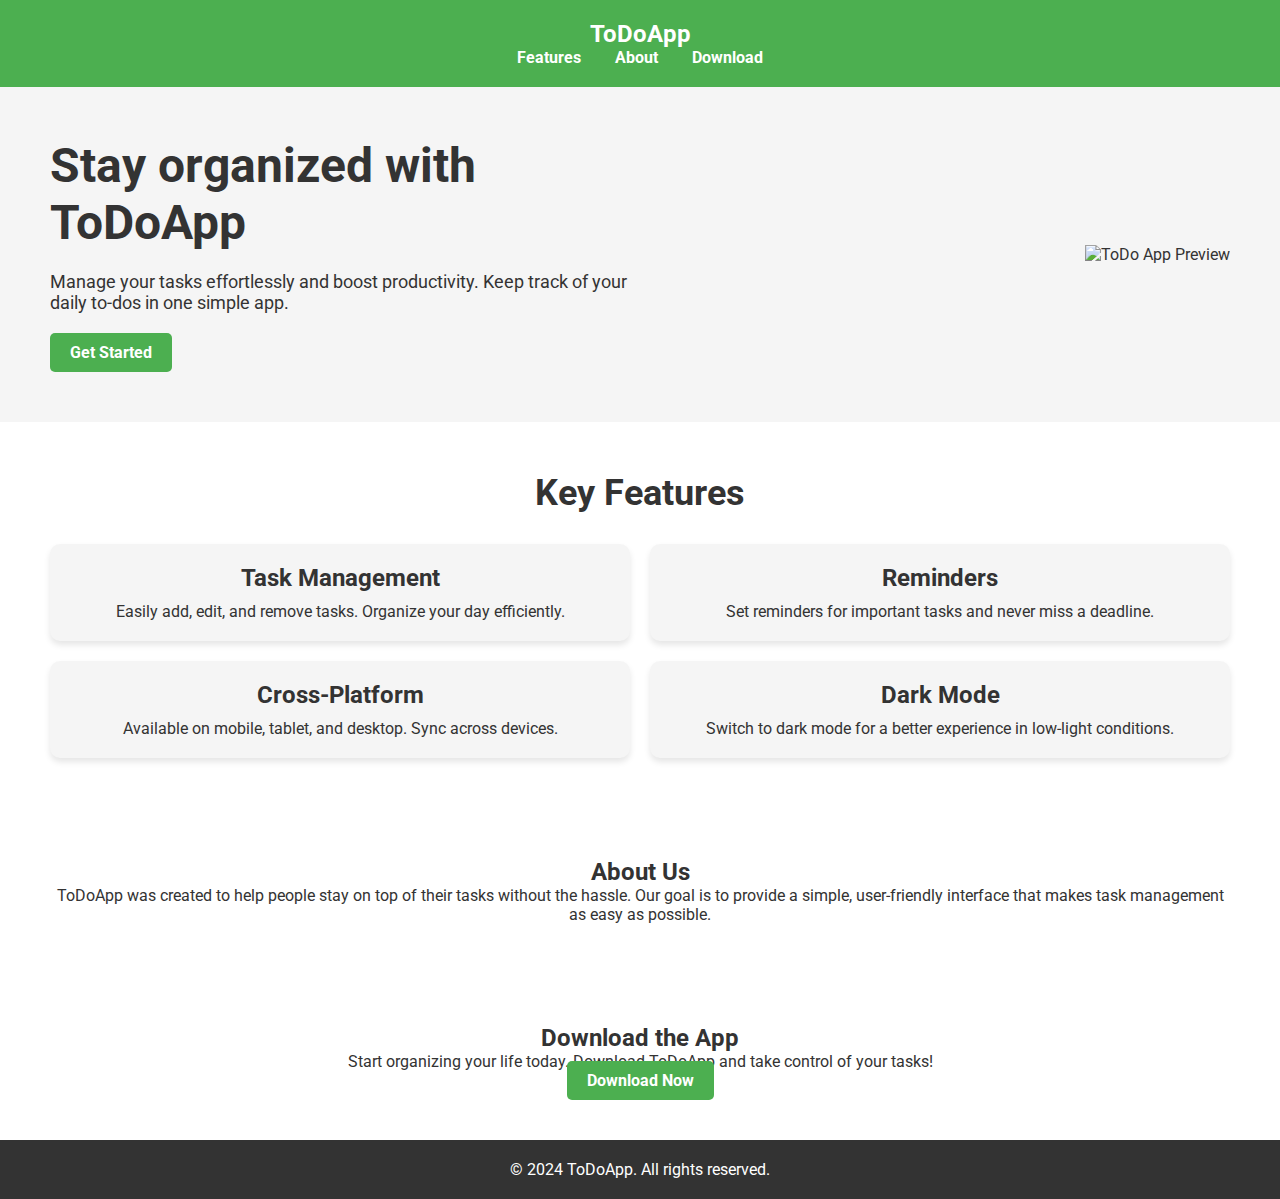
==== landing.html @ 4531c675 "comment" ====
<!DOCTYPE html>
<html lang="en">
<head>
    <meta charset="UTF-8">
    <meta name="viewport" content="width=device-width, initial-scale=1.0">
    <title>ToDo List App</title>
    <link rel="stylesheet" href="landing.css">
    <link href="https://fonts.googleapis.com/css2?family=Roboto:wght@400;700&display=swap" rel="stylesheet">
</head>
<body>
    <header>
        <nav>
            <div class="logo">ToDoApp</div>
            <ul>
                <li><a href="#features">Features</a></li>
                <li><a href="#about">About</a></li>
                <li><a href="#download">Download</a></li>
            </ul>
        </nav>
    </header>

    <section class="hero">
        <div class="hero-content">
            <h1>Stay organized with ToDoApp</h1>
            <p>Manage your tasks effortlessly and boost productivity. Keep track of your daily to-dos in one simple app.</p>
            <a href="#download" class="cta-button">Get Started</a>
        </div>
        <div class="hero-image">
            <img src="todo-app-preview.png" alt="ToDo App Preview">
        </div>
    </section>

    <section id="features" class="features">
        <h2>Key Features</h2>
        <div class="features-grid">
            <div class="feature-item">
                <h3>Task Management</h3>
                <p>Easily add, edit, and remove tasks. Organize your day efficiently.</p>
            </div>
            <div class="feature-item">
                <h3>Reminders</h3>
                <p>Set reminders for important tasks and never miss a deadline.</p>
            </div>
            <div class="feature-item">
                <h3>Cross-Platform</h3>
                <p>Available on mobile, tablet, and desktop. Sync across devices.</p>
            </div>
            <div class="feature-item">
                <h3>Dark Mode</h3>
                <p>Switch to dark mode for a better experience in low-light conditions.</p>
            </div>
        </div>
    </section>

    <section id="about" class="about">
        <h2>About Us</h2>
        <p>ToDoApp was created to help people stay on top of their tasks without the hassle. Our goal is to provide a simple, user-friendly interface that makes task management as easy as possible.</p>
    </section>

    <section id="download" class="download">
        <h2>Download the App</h2>
        <p>Start organizing your life today. Download ToDoApp and take control of your tasks!</p>
        <a href="#" class="download-button">Download Now</a>
    </section>

    <footer>
        <p>&copy; 2024 ToDoApp. All rights reserved.</p>
    </footer>
</body>
</html>
---- landing.css ----
* {
    margin: 0;
    padding: 0;
    box-sizing: border-box;
}

body {
    font-family: 'Roboto', sans-serif;
    color: #333;
}

header {
    background-color: #4CAF50;
    padding: 20px;
    text-align: center;
}

nav ul {
    list-style: none;
}

nav ul li {
    display: inline;
    margin: 0 15px;
}

nav ul li a {
    color: white;
    text-decoration: none;
    font-weight: bold;
}

.logo {
    color: white;
    font-size: 24px;
    font-weight: bold;
}

.hero {
    display: flex;
    align-items: center;
    justify-content: space-between;
    padding: 50px;
    background-color: #f5f5f5;
}

.hero-content {
    max-width: 50%;
}

.hero h1 {
    font-size: 48px;
    margin-bottom: 20px;
}

.hero p {
    font-size: 18px;
    margin-bottom: 20px;
}

.cta-button {
    display: inline-block;
    background-color: #4CAF50;
    color: white;
    padding: 10px 20px;
    text-decoration: none;
    border-radius: 5px;
    font-weight: bold;
}

.hero-image img {
    max-width: 100%;
    height: auto;
}

.features {
    padding: 50px;
    text-align: center;
}

.features h2 {
    margin-bottom: 30px;
    font-size: 36px;
}

.features-grid {
    display: grid;
    grid-template-columns: repeat(2, 1fr);
    gap: 20px;
}

.feature-item {
    background-color: #f5f5f5;
    padding: 20px;
    border-radius: 10px;
    box-shadow: 0px 4px 6px rgba(0, 0, 0, 0.1);
}

.feature-item h3 {
    font-size: 24px;
    margin-bottom: 10px;
}

.about, .download {
    padding: 50px;
    text-align: center;
}

.download-button {
    background-color: #4CAF50;
    color: white;
    padding: 10px 20px;
    text-decoration: none;
    border-radius: 5px;
    font-weight: bold;
}

footer {
    background-color: #333;
    color: white;
    text-align: center;
    padding: 20px;
}
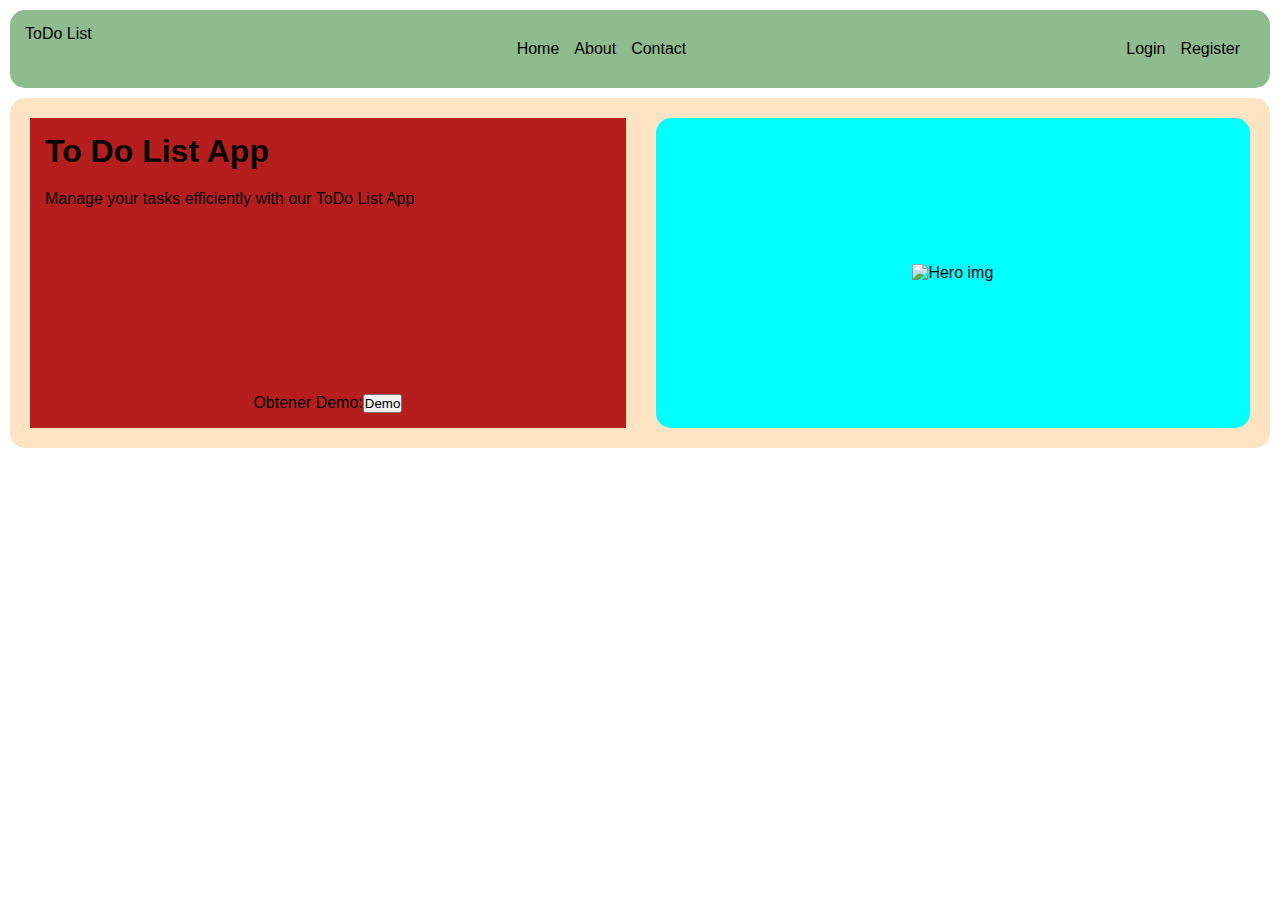
==== commit 1b6683ac: "Advances" ====
--- a/landing.html
+++ b/landing.html
@@ -10,61 +10,43 @@
 <body>
     <header>
         <nav>
-            <div class="logo">ToDoApp</div>
-            <ul>
-                <li><a href="#features">Features</a></li>
-                <li><a href="#about">About</a></li>
-                <li><a href="#download">Download</a></li>
-            </ul>
+            <div class="logo">ToDo List</div>
+            <div class="nav-center">
+                <ul>
+                    <li><a href="#">Home</a></li>
+                    <li><a href="#">About</a></li>
+                    <li><a href="#">Contact</a></li>
+                </ul>
+            </div>
+            <div class="nav-right">
+                <ul>
+                    <li><a href="#">Login</a></li>
+                    <li><a href="#">Register</a></li>
+                </ul>
+            </div>
         </nav>
     </header>
 
-    <section class="hero">
-        <div class="hero-content">
-            <h1>Stay organized with ToDoApp</h1>
-            <p>Manage your tasks effortlessly and boost productivity. Keep track of your daily to-dos in one simple app.</p>
-            <a href="#download" class="cta-button">Get Started</a>
-        </div>
-        <div class="hero-image">
-            <img src="todo-app-preview.png" alt="ToDo App Preview">
-        </div>
-    </section>
-
-    <section id="features" class="features">
-        <h2>Key Features</h2>
-        <div class="features-grid">
-            <div class="feature-item">
-                <h3>Task Management</h3>
-                <p>Easily add, edit, and remove tasks. Organize your day efficiently.</p>
+    <main>
+        <div class="hero">
+            <div class="hero-left-section">
+                <div class="hero-title">
+                    <h1>To Do List App</h1>
+                </div>
+                <div class="hero-desc">
+                    <p>Manage your tasks efficiently with our ToDo List App</p>
+                </div>
+                <div class="hero-demo">
+                    <p>Obtener Demo: </p>
+                    <button>Demo</button>
+                </div>
             </div>
-            <div class="feature-item">
-                <h3>Reminders</h3>
-                <p>Set reminders for important tasks and never miss a deadline.</p>
-            </div>
-            <div class="feature-item">
-                <h3>Cross-Platform</h3>
-                <p>Available on mobile, tablet, and desktop. Sync across devices.</p>
-            </div>
-            <div class="feature-item">
-                <h3>Dark Mode</h3>
-                <p>Switch to dark mode for a better experience in low-light conditions.</p>
+            <div class="hero-right-section">
+                <div class="hero-image">
+                    <img src="https://placehold.co/300x300" alt="Hero img">
+                </div>
             </div>
         </div>
-    </section>
-
-    <section id="about" class="about">
-        <h2>About Us</h2>
-        <p>ToDoApp was created to help people stay on top of their tasks without the hassle. Our goal is to provide a simple, user-friendly interface that makes task management as easy as possible.</p>
-    </section>
-
-    <section id="download" class="download">
-        <h2>Download the App</h2>
-        <p>Start organizing your life today. Download ToDoApp and take control of your tasks!</p>
-        <a href="#" class="download-button">Download Now</a>
-    </section>
-
-    <footer>
-        <p>&copy; 2024 ToDoApp. All rights reserved.</p>
-    </footer>
+    </main>
 </body>
 </html>
--- a/landing.css
+++ b/landing.css
@@ -2,122 +2,73 @@
     margin: 0;
     padding: 0;
     box-sizing: border-box;
-}
-
-body {
-    font-family: 'Roboto', sans-serif;
-    color: #333;
+    font-family: Arial, Helvetica, sans-serif;
 }
 
 header {
-    background-color: #4CAF50;
-    padding: 20px;
-    text-align: center;
+    background-color: darkseagreen;
+    padding: 15px;
+    margin: 10px;
+    border-radius: 15px;
+}
+
+nav {
+    display: flex;
+    justify-content: space-between;
 }
 
 nav ul {
-    list-style: none;
+    list-style-type: none;
+    display: flex;
+    gap: 15px;
+    padding: 15px;
 }
 
-nav ul li {
-    display: inline;
-    margin: 0 15px;
-}
 
-nav ul li a {
-    color: white;
+nav ul a{
     text-decoration: none;
-    font-weight: bold;
-}
-
-.logo {
-    color: white;
-    font-size: 24px;
-    font-weight: bold;
+    color: black;
 }
 
 .hero {
+    margin: 10px;
+    padding: 5px;
     display: flex;
-    align-items: center;
+    background-color: bisque;
+    border-radius: 15px;
     justify-content: space-between;
-    padding: 50px;
-    background-color: #f5f5f5;
+    height: 350px;
 }
 
-.hero-content {
-    max-width: 50%;
+.hero-left-section {
+    width: 50%;
+    height: calc(100% - 30px);
+    display: flex;
+    flex-direction: column;
+    gap: 20px;
+    margin: 15px;
+    padding: 15px;
+    background-color: rgb(182, 30, 30);
 }
 
-.hero h1 {
-    font-size: 48px;
-    margin-bottom: 20px;
+.hero-demo {
+    display: flex;
+    justify-content: center;
+    margin-top: auto;
 }
 
-.hero p {
-    font-size: 18px;
-    margin-bottom: 20px;
+.hero-right-section {
+    display: flex;
+    margin: 15px;
+    background-color: aqua;
+    width: 50%;
+    border-radius: 15px;
+    justify-content: center;
+    align-items: center;
 }
 
-.cta-button {
-    display: inline-block;
-    background-color: #4CAF50;
-    color: white;
-    padding: 10px 20px;
-    text-decoration: none;
-    border-radius: 5px;
-    font-weight: bold;
-}
-
-.hero-image img {
+.hero-right-section img {
+    width: auto;
     max-width: 100%;
     height: auto;
-}
-
-.features {
-    padding: 50px;
-    text-align: center;
-}
-
-.features h2 {
-    margin-bottom: 30px;
-    font-size: 36px;
-}
-
-.features-grid {
-    display: grid;
-    grid-template-columns: repeat(2, 1fr);
-    gap: 20px;
-}
-
-.feature-item {
-    background-color: #f5f5f5;
-    padding: 20px;
-    border-radius: 10px;
-    box-shadow: 0px 4px 6px rgba(0, 0, 0, 0.1);
-}
-
-.feature-item h3 {
-    font-size: 24px;
-    margin-bottom: 10px;
-}
-
-.about, .download {
-    padding: 50px;
-    text-align: center;
-}
-
-.download-button {
-    background-color: #4CAF50;
-    color: white;
-    padding: 10px 20px;
-    text-decoration: none;
-    border-radius: 5px;
-    font-weight: bold;
-}
-
-footer {
-    background-color: #333;
-    color: white;
-    text-align: center;
-    padding: 20px;
-}
+}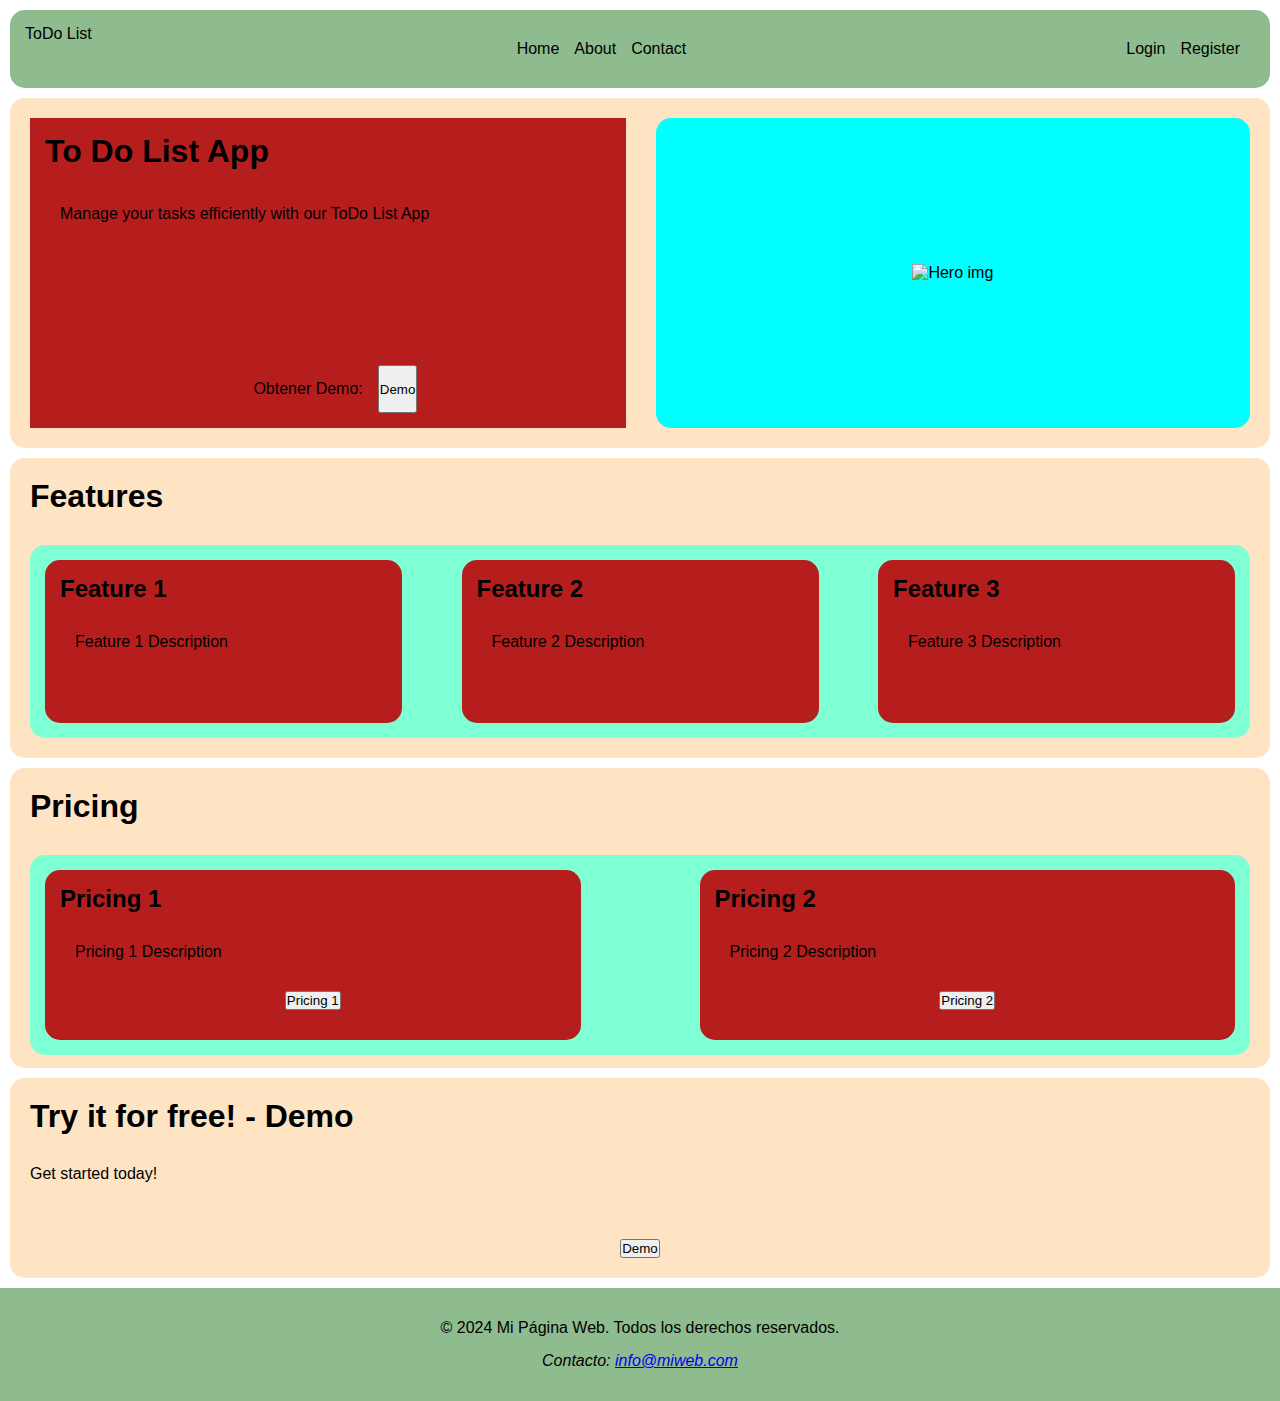
==== commit 1fed68e4: "LandingP" ====
--- a/landing.html
+++ b/landing.html
@@ -1,5 +1,6 @@
 <!DOCTYPE html>
 <html lang="en">
+
 <head>
     <meta charset="UTF-8">
     <meta name="viewport" content="width=device-width, initial-scale=1.0">
@@ -7,6 +8,7 @@
     <link rel="stylesheet" href="landing.css">
     <link href="https://fonts.googleapis.com/css2?family=Roboto:wght@400;700&display=swap" rel="stylesheet">
 </head>
+
 <body>
     <header>
         <nav>
@@ -47,6 +49,56 @@
                 </div>
             </div>
         </div>
+        <div class="div-contenedor">
+            <h1>Features</h1>
+            <div class="div-features">
+                <div class="feature1">
+                    <h2>Feature 1</h2>
+                    <p>Feature 1 Description</p>
+                </div>
+                <div class="feature2">
+                    <h2>Feature 2</h2>
+                    <p>Feature 2 Description</p>
+                </div>
+                <div class="feature3">
+                    <h2>Feature 3</h2>
+                    <p>Feature 3 Description</p>
+                </div>
+            </div>
+        </div>
+        <div class="div-contenedor">
+            <h1>Pricing</h1>
+            <div class="div-pricing">
+                <div class="plan">
+                    <h2>Pricing 1</h2>
+                    <p>Pricing 1 Description</p>
+                    <div class="pricing-button">
+                        <button>Pricing 1</button>
+                    </div>
+                </div>
+                <div class="plan">
+                    <h2>Pricing 2</h2>
+                    <p>Pricing 2 Description</p>
+                    <div class="pricing-button">
+                        <button>Pricing 2</button>
+                    </div>
+                </div>
+            </div>
+        </div>
+        <div class="div-contenedor2">
+            <h1>Try it for free! - Demo</h1>
+            <p>Get started today!</p>
+            <div class="pricing-button">
+                <button>Demo </button>
+            </div>
+        </div>
     </main>
+    <footer>
+        <p>&copy; 2024 Mi Página Web. Todos los derechos reservados.</p>
+        <address>
+            <p>Contacto: <a href="mailto:info@miweb.com">info@miweb.com</a></p>
+        </address>
+    </footer>
 </body>
-</html>
+
+</html>--- a/landing.css
+++ b/landing.css
@@ -71,4 +71,116 @@
     width: auto;
     max-width: 100%;
     height: auto;
+}
+
+.div-contenedor {
+    margin: 10px;
+    padding: 5px;
+    display: flex;
+    background-color: bisque;
+    border-radius: 15px;
+    flex-direction: column;
+    height: 300px;
+}
+
+.div-contenedor h1 {
+    margin: 15px;
+}
+
+
+.div-features {
+    display: flex;
+    height: calc(100% - 30px);
+    justify-content: space-between;
+    margin: 15px;
+    background-color: aquamarine;
+    border-radius: 15px;
+    padding: 15px;
+}
+
+.div-features div {
+    width: 30%;
+    height: 100%;
+    background-color: rgb(182, 30, 30);
+    border-radius: 15px;
+    padding: 15px;
+    display: flex;
+    flex-direction: column;
+    gap: 15px;
+}
+
+.div-pricing {
+    display: flex;
+    height: calc(100% - 30px);
+    justify-content: space-between;
+    margin: 15px;
+    background-color: aquamarine;
+    border-radius: 15px;
+    padding: 15px;
+}
+
+.plan {
+    width: 45%;
+    height: 100%;
+    background-color: rgb(182, 30, 30);
+    border-radius: 15px;
+    padding: 15px;
+    display: flex;
+    flex-direction: column;
+    gap: 15px;
+}
+
+.pricing-button {
+    display: flex;
+    justify-content: center;
+    margin-top: auto;
+    margin-bottom: 15px;
+}
+
+.demo {
+    width: 100%;
+    display: flex;
+    justify-content: space-between;
+}
+
+.div-contenedor-demo {
+    margin: 10px;
+    padding: 5px;
+    display: flex;
+    background-color: bisque;
+    border-radius: 15px;
+    flex-direction: column;
+    height: 150px;
+}
+
+.div-contenedor-demo button {
+    margin-top: auto;
+    width: 60px;
+    display: flex;
+    justify-content: center;
+    border-radius: 15px;
+}
+
+.div-contenedor2 {
+    margin: 10px;
+    padding: 5px;
+    display: flex;
+    background-color: bisque;
+    border-radius: 15px;
+    flex-direction: column;
+    height: 200px;
+}
+
+.div-contenedor2 h1, p {
+    margin: 15px;
+}
+
+footer {
+    text-align: center;
+    background: darkseagreen;
+    color: black;
+    padding: 1rem;
+    position: relative;
+    bottom: 0;
+    width: 100%;
 }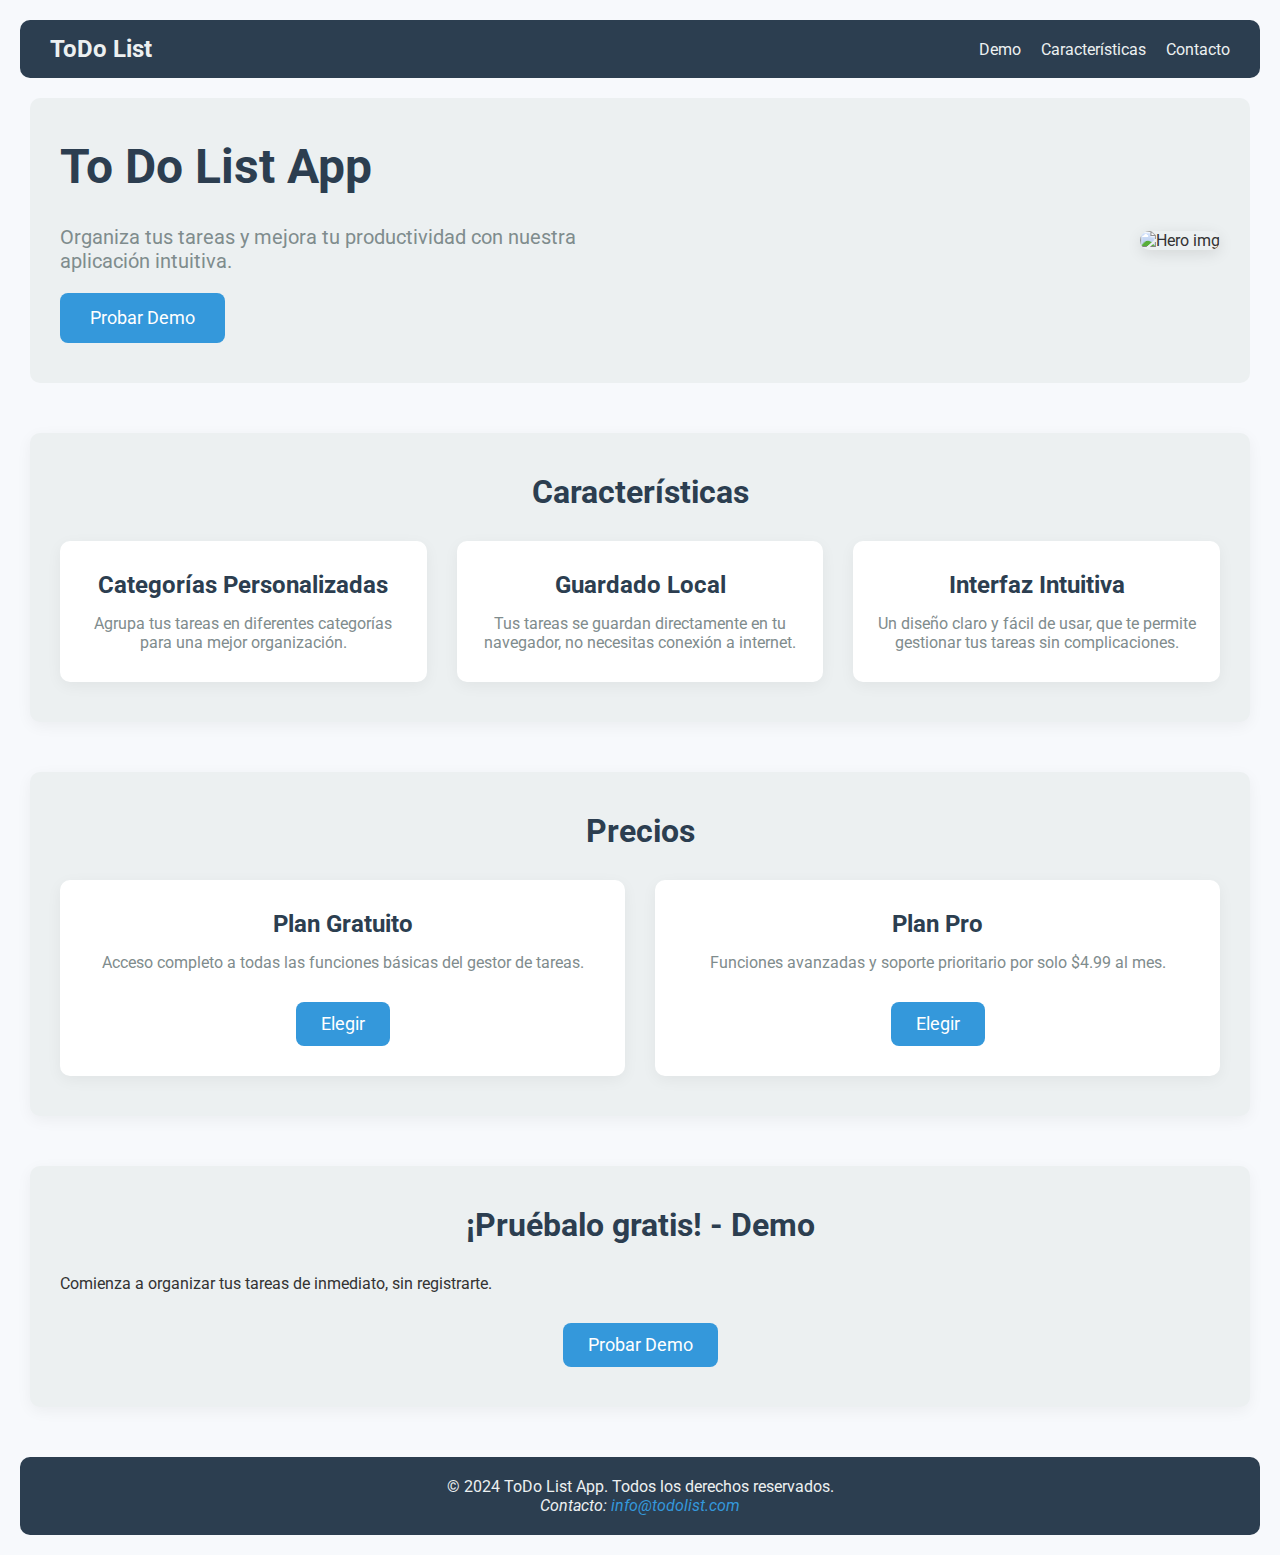
==== commit ae70b2bd: "Alpha" ====
--- a/landing.html
+++ b/landing.html
@@ -5,7 +5,7 @@
     <meta charset="UTF-8">
     <meta name="viewport" content="width=device-width, initial-scale=1.0">
     <title>ToDo List App</title>
-    <link rel="stylesheet" href="landing.css">
+    <link rel="stylesheet" href="assets/css/landing.css">
     <link href="https://fonts.googleapis.com/css2?family=Roboto:wght@400;700&display=swap" rel="stylesheet">
 </head>
 
@@ -15,32 +15,25 @@
             <div class="logo">ToDo List</div>
             <div class="nav-center">
                 <ul>
-                    <li><a href="#">Home</a></li>
-                    <li><a href="#">About</a></li>
-                    <li><a href="#">Contact</a></li>
-                </ul>
-            </div>
-            <div class="nav-right">
-                <ul>
-                    <li><a href="#">Login</a></li>
-                    <li><a href="#">Register</a></li>
+                    <li><a href="#hero">Demo</a></li>
+                    <li><a href="#features">Características</a></li>
+                    <li><a href="#footer">Contacto</a></li>
                 </ul>
             </div>
         </nav>
     </header>
 
     <main>
-        <div class="hero">
+        <div class="hero" id="hero">
             <div class="hero-left-section">
                 <div class="hero-title">
                     <h1>To Do List App</h1>
                 </div>
                 <div class="hero-desc">
-                    <p>Manage your tasks efficiently with our ToDo List App</p>
+                    <p>Organiza tus tareas y mejora tu productividad con nuestra aplicación intuitiva.</p>
                 </div>
                 <div class="hero-demo">
-                    <p>Obtener Demo: </p>
-                    <button>Demo</button>
+                    <button>Probar Demo</button>
                 </div>
             </div>
             <div class="hero-right-section">
@@ -49,56 +42,61 @@
                 </div>
             </div>
         </div>
-        <div class="div-contenedor">
-            <h1>Features</h1>
+
+        <div class="div-contenedor"  id="features">
+            <h1>Características</h1>
             <div class="div-features">
-                <div class="feature1">
-                    <h2>Feature 1</h2>
-                    <p>Feature 1 Description</p>
+                <div class="feature">
+                    <h2>Categorías Personalizadas</h2>
+                    <p>Agrupa tus tareas en diferentes categorías para una mejor organización.</p>
                 </div>
-                <div class="feature2">
-                    <h2>Feature 2</h2>
-                    <p>Feature 2 Description</p>
+                <div class="feature">
+                    <h2>Guardado Local</h2>
+                    <p>Tus tareas se guardan directamente en tu navegador, no necesitas conexión a internet.</p>
                 </div>
-                <div class="feature3">
-                    <h2>Feature 3</h2>
-                    <p>Feature 3 Description</p>
+                <div class="feature">
+                    <h2>Interfaz Intuitiva</h2>
+                    <p>Un diseño claro y fácil de usar, que te permite gestionar tus tareas sin complicaciones.</p>
                 </div>
             </div>
         </div>
+
         <div class="div-contenedor">
-            <h1>Pricing</h1>
+            <h1>Precios</h1>
             <div class="div-pricing">
                 <div class="plan">
-                    <h2>Pricing 1</h2>
-                    <p>Pricing 1 Description</p>
+                    <h2>Plan Gratuito</h2>
+                    <p>Acceso completo a todas las funciones básicas del gestor de tareas.</p>
                     <div class="pricing-button">
-                        <button>Pricing 1</button>
+                        <button>Elegir</button>
                     </div>
                 </div>
                 <div class="plan">
-                    <h2>Pricing 2</h2>
-                    <p>Pricing 2 Description</p>
+                    <h2>Plan Pro</h2>
+                    <p>Funciones avanzadas y soporte prioritario por solo $4.99 al mes.</p>
                     <div class="pricing-button">
-                        <button>Pricing 2</button>
+                        <button>Elegir</button>
                     </div>
                 </div>
             </div>
         </div>
-        <div class="div-contenedor2">
-            <h1>Try it for free! - Demo</h1>
-            <p>Get started today!</p>
-            <div class="pricing-button">
-                <button>Demo </button>
+
+        <div class="div-contenedor">
+            <h1>¡Pruébalo gratis! - Demo</h1>
+            <p>Comienza a organizar tus tareas de inmediato, sin registrarte.</p>
+            <div class="demo-button">
+                <button>Probar Demo</button>
             </div>
         </div>
     </main>
-    <footer>
-        <p>&copy; 2024 Mi Página Web. Todos los derechos reservados.</p>
+
+    <footer id="footer">
+        <p>&copy; 2024 ToDo List App. Todos los derechos reservados.</p>
         <address>
-            <p>Contacto: <a href="mailto:info@miweb.com">info@miweb.com</a></p>
+            <p>Contacto: <a href="mailto:info@todolist.com">info@todolist.com</a></p>
         </address>
     </footer>
 </body>
 
-</html>+<script src="assets/js/landing.js"></script>
+</html>
--- a/assets/css/landing.css
+++ b/assets/css/landing.css
@@ -0,0 +1,194 @@
+* {
+    margin: 0;
+    padding: 0;
+    box-sizing: border-box;
+    font-family: 'Roboto', sans-serif;
+}
+
+body {
+    background-color: #f7f9fc;
+    color: #333;
+}
+
+header {
+    background-color: #2c3e50;
+    padding: 15px 30px;
+    border-radius: 10px;
+    margin: 20px;
+}
+
+nav {
+    display: flex;
+    justify-content: space-between;
+    align-items: center;
+}
+
+nav .logo {
+    color: #ecf0f1;
+    font-size: 1.5rem;
+    font-weight: 700;
+}
+
+nav ul {
+    list-style-type: none;
+    display: flex;
+    gap: 20px;
+}
+
+nav ul a {
+    text-decoration: none;
+    color: #ecf0f1;
+    font-size: 1rem;
+    transition: color 0.3s ease;
+}
+
+nav ul a:hover {
+    color: #3498db;
+}
+
+main {
+    padding: 0 30px;
+}
+
+.hero {
+    display: flex;
+    justify-content: space-between;
+    align-items: center;
+    background-color: #ecf0f1;
+    padding: 40px 30px;
+    border-radius: 10px;
+    margin-bottom: 50px;
+}
+
+.hero-left-section {
+    max-width: 50%;
+    display: flex;
+    flex-direction: column;
+    justify-content: center;
+    gap: 20px;
+}
+
+.hero-title h1 {
+    font-size: 3rem;
+    color: #2c3e50;
+    margin-bottom: 10px;
+}
+
+.hero-desc p {
+    font-size: 1.25rem;
+    color: #7f8c8d;
+}
+
+.hero-demo button {
+    padding: 15px 30px;
+    background-color: #3498db;
+    color: #fff;
+    border: none;
+    border-radius: 8px;
+    cursor: pointer;
+    font-size: 1.1rem;
+    transition: background-color 0.3s ease;
+}
+
+.hero-demo button:hover {
+    background-color: #2980b9;
+}
+
+.hero-right-section {
+    display: flex;
+    justify-content: center;
+    align-items: center;
+}
+
+.hero-right-section img {
+    max-width: 100%;
+    height: auto;
+    border-radius: 10px;
+    box-shadow: 0 4px 15px rgba(0, 0, 0, 0.1);
+}
+
+.div-contenedor {
+    background-color: #ecf0f1;
+    padding: 40px 30px;
+    border-radius: 10px;
+    margin-bottom: 50px;
+    box-shadow: 0 4px 15px rgba(0, 0, 0, 0.05);
+}
+
+.div-contenedor h1 {
+    text-align: center;
+    font-size: 2rem;
+    color: #2c3e50;
+    margin-bottom: 30px;
+}
+
+.div-features, .div-pricing {
+    display: flex;
+    justify-content: space-between;
+    gap: 30px;
+}
+
+.feature, .plan {
+    background-color: #fff;
+    border-radius: 10px;
+    padding: 30px 20px;
+    flex: 1;
+    text-align: center;
+    box-shadow: 0 4px 15px rgba(0, 0, 0, 0.05);
+    transition: transform 0.3s ease;
+}
+
+.feature:hover, .plan:hover {
+    transform: translateY(-10px);
+}
+
+.feature h2, .plan h2 {
+    font-size: 1.5rem;
+    color: #2c3e50;
+    margin-bottom: 15px;
+}
+
+.feature p, .plan p {
+    color: #7f8c8d;
+    font-size: 1rem;
+}
+
+.pricing-button, .demo-button {
+    display: flex;
+    justify-content: center;
+    margin-top: 30px;
+}
+
+button {
+    padding: 12px 25px;
+    background-color: #3498db;
+    color: #fff;
+    border: none;
+    border-radius: 8px;
+    font-size: 1.1rem;
+    cursor: pointer;
+    transition: background-color 0.3s ease;
+}
+
+button:hover {
+    background-color: #2980b9;
+}
+
+footer {
+    background-color: #2c3e50;
+    color: #ecf0f1;
+    text-align: center;
+    padding: 20px;
+    border-radius: 10px;
+    margin: 20px;
+}
+
+footer address a {
+    color: #3498db;
+    text-decoration: none;
+    transition: color 0.3s ease;
+}
+
+footer address a:hover {
+    color: #2980b9;
+}
